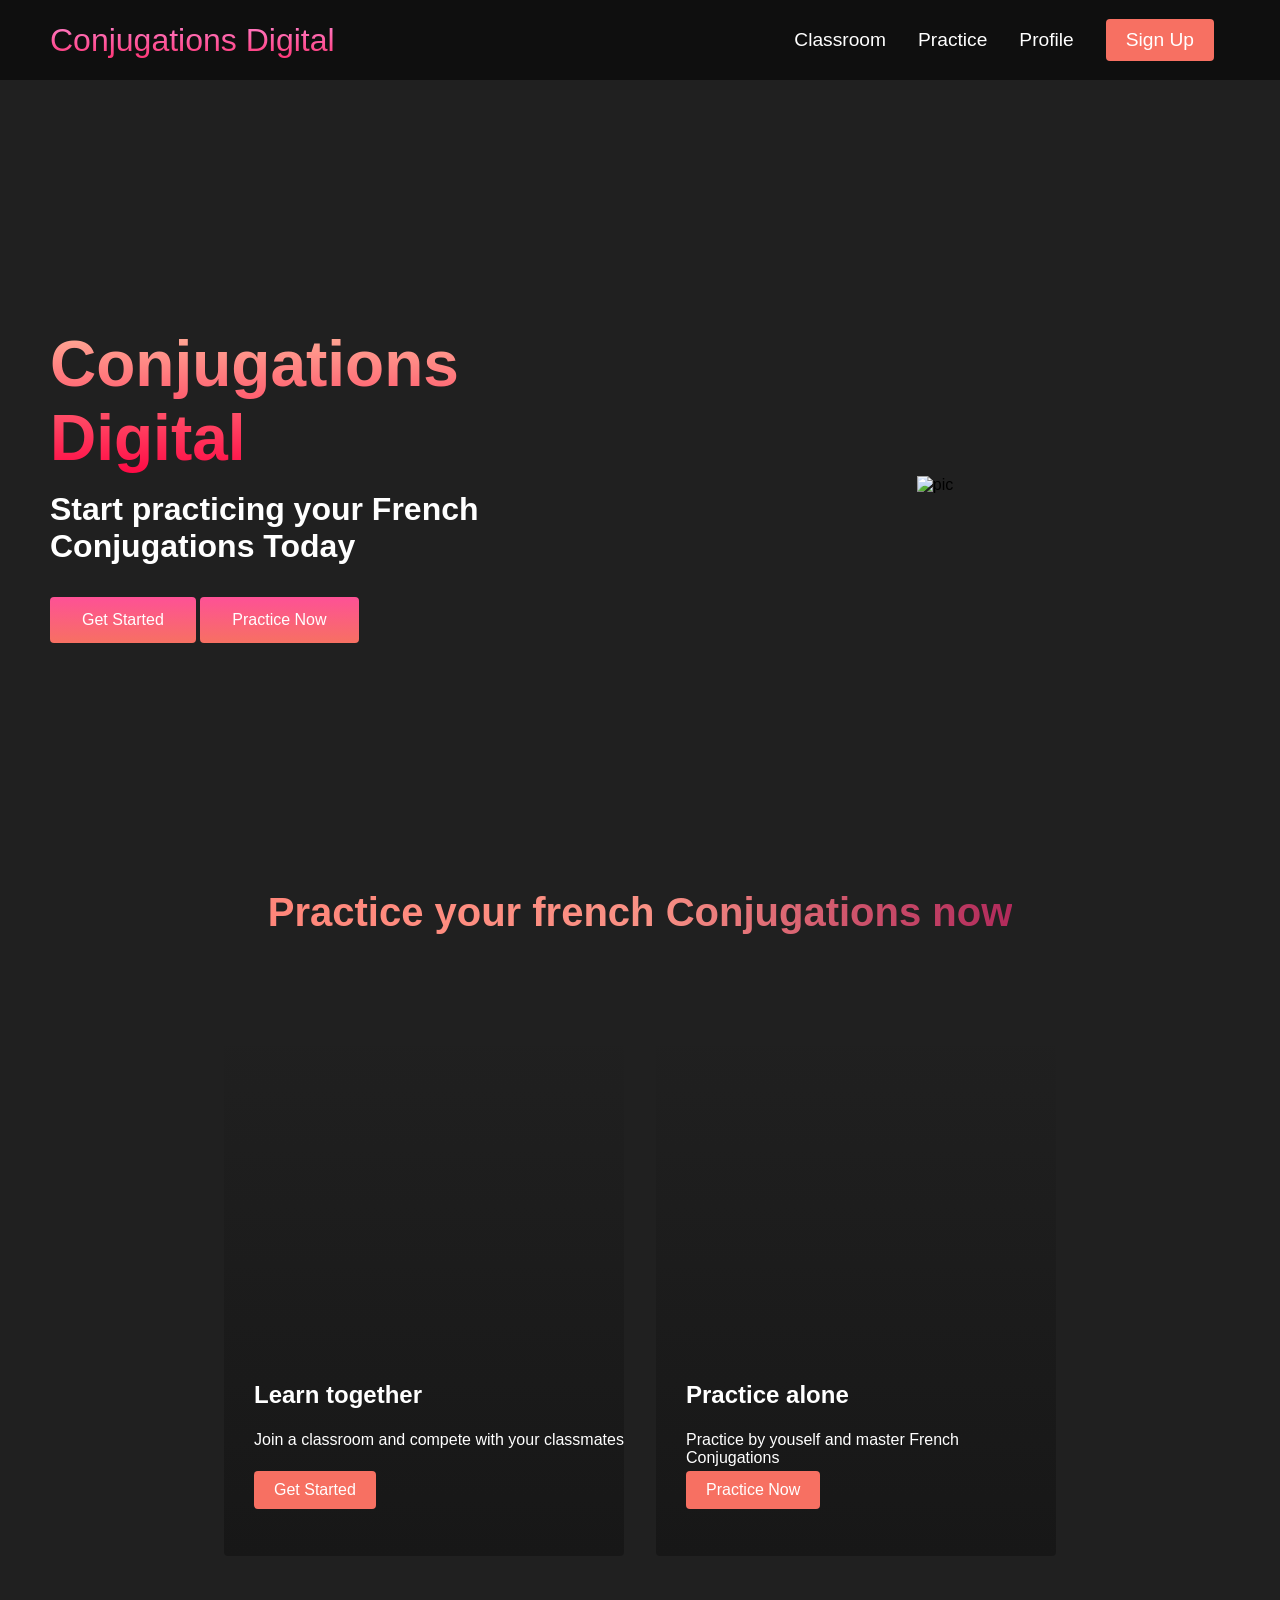
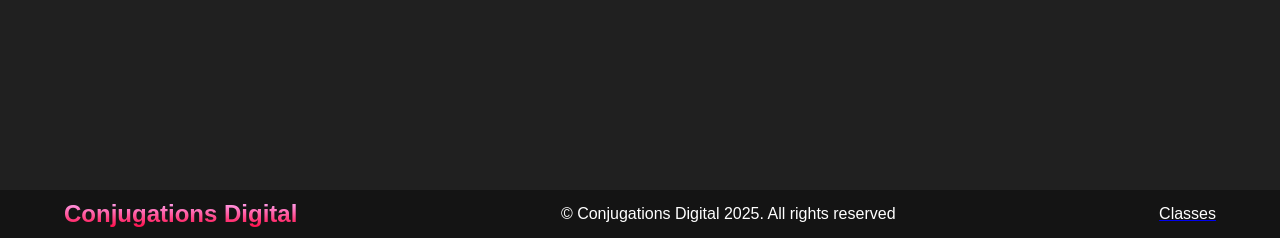
==== index.html @ 322014c6 "initial commit" ====
<!DOCTYPE html>
<html lang="en">
<head>
    <meta charset="UTF-8">
    <meta name="viewport" content="width=device-width, initial-scale=1.0">
    <title>Conjugations Digital</title>
    <link rel="stylesheet" href="styles.css ">
</head>
<body>
    <nav class="navbar">
        <div class="navcontainer">
            <a href="/" id="navlogo">Conjugations Digital</a>
            <div class="navtoggle" id="mobile-menu">
                <span class="bar"></span>
                <span class="bar"></span>
                <span class="bar"></span>
            </div>
            <ul class="navmenu">
                <li class="navitem">
                    <a href="/" class="navlinks">Classroom</a>
                </li>
                <li class="navitem">
                    <a href="/" class="navlinks">Practice</a>
                </li>
                <li class="navitem">
                    <a href="/" class="navlinks">Profile</a>
                </li>
                <li class="navbutton">
                    <a href="/" class="signupbutton">Sign Up</a>
                </li>
            </ul>
        </div>
    </nav>
    
    <!-- Actual Code -->
    <div class="main">
        <div class="main_container">
            <div class="main_content">
                <h1>Conjugations Digital</h1>
                <p>Start practicing your French Conjugations Today</p>
                <button class="main_button">
                    <span>Get Started</span>
                </button>
                <button class="main_button">
                    <span>Practice Now</span>
                </button>
            </div>
            <div class="main_img_container">
                <img src="/assets/image/" alt="pic" id="main_img">
            </div>
        </div>
    </div>
    <!-- Services Section -->
    <div class="services">
        <h1>Practice your french Conjugations now</h1>
        <div class="services_container">
            <div class="services_card">
                <h2>Learn together</h2>
                <p>Join a classroom and compete with your classmates</p>
                <button>Get Started</button>
            </div>
            <div class="services_card">
                <h2>Practice alone</h2>
                <p>Practice by youself and master French Conjugations</p>
                <button>Practice Now</button>
            </div>
        </div>
    </div>
    <!-- Footer Section -->
    <div class="footer_container">
        <div class="footer">
            <div class="footer-wrap">
                <div class="footer_logo">
                    <h2>Conjugations Digital</h2>
                </div>
                <p class="website-right">© Conjugations Digital 2025. All rights reserved</p>
                <div class="ext-links">
                    <a href="https://www.coursedigital.org/" class="digital-link" target="_blank">
                        <p class="ext-link-text">Classes</p>
                    </a>
                </div>
            </div>
        </div>
    </div>
    <script src="app.js"></script>
</body>
</html>
---- styles.css ----
* {
    box-sizing: border-box;
    margin: 0;
    padding: 0;
    font-family: sans-serif;
}
html, body {
    background-color: #141414;
    overscroll-behavior: none;
}
.navbar{
    background: #0f0f0f;
    height: 80px;
    display: flex;
    justify-content: center;
    align-items: center;
    font-size: 1.2rem;
    position: sticky;
    top:0;
    z-index: 999;
}
.navcontainer{
    display: flex;
    justify-content: space-between;
    height: 80px;
    z-index: 1;
    width: 100%;
    max-width: 1300px;
    margin: 0 auto;
    padding: 0 50px;
}
#navlogo{
    background-color: firebrick;
    background-image: linear-gradient(to top, #ff0844 0%, #ffb1ff 100%);
    background-size: 100%;
    -webkit-background-clip: text;
    -moz-background-clip: text;
    -webkit-text-fill-color: transparent;
    -moz-text-fill-color: transparent;
    display: flex;
    align-items: center;
    cursor: pointer;
    text-decoration: none;
    font-size: 2rem;
}
.fa-gem{
    margin-right: 0.5rem;
}
.navmenu{
    display: flex;
    align-items: center;
    list-style: none;
    text-align: center;
}
.navitem{
    height: 80px;
}
.navlinks{
    color: #fff;
    display: flex;
    align-items: center;
    justify-content: center;
    text-decoration: none;
    padding: 0 1rem;
    height: 100%;
}
.navbutton{
    display: flex;
    justify-content: center;
    align-items: center;
    padding: 0 1rem;
    width: 100%;
}
.signupbutton{
    display: flex;
    justify-content: center;
    align-items: center;
    text-decoration: none;
    padding: 10px 20px;
    height: 100%;
    width: 100%;
    border: none;
    outline: none;
    border-radius: 4px;
    background: #f77062;
    color: #fff;
}
.signupbutton:hover{
    background: #4837ff;
    transition: all 0.3s ease;
}
.navlinks:hover{
    color: #f77620;
    transition: all 0.3s ease;
}
@media screen and (max-width: 960px){
    .navcontainer{
        display: flex;
        justify-content: space-between;
        height: 80px;
        z-index: 1;
        width: 100%;
        max-width: 1300px;
        padding: 0;
    }
    .navmenu{
        display: grid;
        grid-template-columns: auto;
        margin: 0;
        width: 100%;
        position: absolute;
        top: -1000px;
        opacity: 0;
        transition: all 0.5s ease;
        height: 50vh;
        z-index: -1;
        background: #131313;
    }
    .navmenu.active{
        background: #131313;
        top: 100%;
        opacity: 1;
        transition: all 0.5s ease;
        z-index: 99;
        height: 50vh;
        font-size: 1.6rem;
    }
    #navlogo{
        padding-left: 25px;
    }
    .navtoggle .bar{
        width: 25px;
        height: 3px;
        margin: 5px auto;
        transition: all 0.3s ease-in-out;
        background: #fff;
        display: block;
        cursor: pointer;
    }
    .navitem{
        width: 100%;
    }
    .navlinks{
        text-align: center;
        padding: 2rem;
        width: 100%;
        display: table;
    }
    #mobile-menu{
        position: absolute;
        top: 20%;
        right: 5%;
        transform: translate(5%,20%);
    }
    .navbutton{
        padding-bottom: 2rem;
    }
    .signupbutton{
        display: flex;
        justify-content: center;
        align-items: center;
        width: 80%;
        height: 80px;
        margin: 0;
    }
    #mobile-menu.is-active .bar:nth-child(2){
        opacity:0;
    }
    #mobile-menu.is-active .bar:nth-child(1){
        transform: translateY(8px) rotate(45deg);
    }
    #mobile-menu.is-active .bar:nth-child(3){
        transform: translateY(-8px) rotate(-45deg);
    }
}

/*Actual code*/
.main{
    background-color: #202020;
}
.main_container{
    display: grid;
    grid-template-columns: 1fr 1fr;
    align-items: center;
    justify-self: center;
    margin: 0 auto;
    height: 90vh;
    background-color: #202020;
    z-index: 1;
    width: 100%;
    max-width: 1300px;
    padding: 0 50px;
}

.main_content h1 {
    font-size: 4rem;
    background-color: #ff8177;
    background-image: linear-gradient(to top,#ff0844 0%, #ffb199 100%);
    background-size: 100%;
    -webkit-background-clip: text;
    -moz-background-clip: text;
    -webkit-text-fill-color: transparent;
    -moz-text-fill-color: transparent;
}

.main_content h2 {
    font-size: 4rem;
    background-color: #ff8177;
    background-image: linear-gradient(to top,#b721ff 0%, #21d4fd 100%);
    background-size: 100%;
    -webkit-background-clip: text;
    -moz-background-clip: text;
    -webkit-text-fill-color: transparent;
    -moz-text-fill-color: transparent;
}

.main_content p {
    margin-top: 1rem;
    font-size: 2rem;
    font-weight: 700;
    color: #fff;
}
.main_button{
    font-size: 1rem;
    background-image: linear-gradient(to top, #f77062 0%, #fe5196 100%);
    padding: 14px 32px;
    border: none;
    border-radius: 4px;
    color: #fff;
    margin-top: 2rem;
    cursor: pointer;
    position: relative;
    transition: all 0.35s;
    outline: none;
    z-index: 1;
}
.main_button span {
    position: relative;
    z-index: 2;
    color: #fff;
    text-decoration: none;
}
.main_button:after{
    position: absolute;
    content: '';
    top: 0;
    left: 0;
    width: 0;
    height: 100%;
    background: #4837ff;
    transition: all 0.35s;
    border-radius: 4px;
    z-index: 1;
}
.main_button:hover{
    color: #fff;
}
.main_button:hover:after{
    width: 100%;
}
.main_img_container{
    text-align: center;
}
#main_img{
    height: 80%;
    width: 80%;
}
@media screen and (max-width:768px){
    .main_container{
        display: grid;
        grid-template-columns: auto;
        align-items: center;
        justify-self: center;
        width: 100%;
        margin: 0 auto;
        height: 90vh;
    }
    .main_content{
        text-align: center;
        margin-bottom: 4rem;
    }
    .main_content h1 {
        font-size: 2.5rem;
        margin-top: 2rem;
    }
    
    .main_content h2 {
        font-size: 3rem;
    }
    
    .main_content p {
        margin-top: 1rem;
        font-size: 1.5rem;
    }
}
@media screen and (max-width:480px){
    .main_content h1 {
        font-size: 2rem;
        margin-top: 3rem;
    }
    
    .main_content h2 {
        font-size: 2rem;
    }
    
    .main_content p {
        margin-top: 2rem;
        font-size: 1.5rem;
    }
    .main_button{
        padding: 12px 36px;
        margin: 2.5rem 0;
    }
}

/* Service Section*/
.services {
    background: #202020;
    display: flex;
    flex-direction: column;
    align-items: center;
    height: 100vh;
}

.services h1 {
    background-color: #ff8177;
    background-image: linear-gradient(to right, #ff8177 0%, #ff867a 0%, #ff8c7f 21%, #f99185 52%, #cf556c 78%, #b12a5b 100%);
    background-size: 100%;
    margin-bottom: 5rem;
    font-size: 2.5rem;
    -webkit-background-clip: text;
    -moz-background-clip: text;
    -webkit-text-fill-color: transparent;
    -moz-text-fill-color: transparent;
}

.services_container{
    display: flex;
    justify-content: center;
    flex-wrap: wrap;
}
.services_card{
    margin: 1rem;
    height: 525px;
    width: 400px;
    border-radius: 4px;
    background-image: linear-gradient(to bottom, rgba(0,0,0,0) 0%, rgba(17,17,17,0.6) 100%),url("");
    background-size: cover;
    position: relative;
    color: #fff;
}

.services_card:nth-child(2) {
    background-image: linear-gradient(to bottom, rgba(0,0,0,0) 0%, rgba(17,17,17,0.6) 100%),url("");
}

.services h2{
    position: absolute;
    top: 350px;
    left: 30px;
}
.services_card p{
    position: absolute;
    top: 400px;
    left: 30px;
}
.services_card button{
    color: #fff;
    padding: 10px 20px;
    border: none;
    outline: none;
    border-radius: 4px;
    background: #f77062;
    position: absolute;
    top: 440px;
    left: 30px;
    font-size: 1rem;
    cursor: pointer;
}

.services_card:hover{
    transform: scale(1.075);
    transition: 0.2s ease-in;
    cursor: pointer;
}
@media screen and (max-width: 960px) {
    .services {
        height: 1600px;
    }
    .services h1{
        font-size: 2rem;
        margin-top: 12rem;
    }
}
@media screen and (max-width: 280px) {
    .services {
        height: 1400px;
    }
    .services h1{
        font-size: 1.2rem;
    }
    .services_card{
        width: 300px;
    }
}
/* Footer section */
.footer_container{
    background-color: #141414;
    padding: 40px 0;
    padding: 0 0;
    display: flex;
    flex-direction: column;
    justify-content: center;
    align-items: center;
}
.ext-links{
    color: #fff;
    font-size: 24px;
}
.footer{
    width: 100%;
    max-width: 1300px;
}
.footer-wrap{
    display: flex;
    justify-content: space-between;
    align-items: center;
    width: 90%;
    margin: 10px auto 10px auto;
}
.ext-link-text{
    display: flex;
    justify-content: space-between;
    align-items: center;
    font-size: 1rem;
    color: #fff;
}
.ext-link-text:hover{
    color: #f77620;
    transition: all 0.3s ease;
}
.website-right{
    color:#fff;
}
.footer_logo{
    background-image: linear-gradient(to top, #ff0844 0%, #ffb1ff 100%);
    background-size: 100%;
    -webkit-background-clip: text;
    -moz-background-clip: text;
    -webkit-text-fill-color: transparent;
    -moz-text-fill-color: transparent;
    display: flex;
    align-items: center;
    cursor: pointer;
    text-decoration: none;
    font-size: 1rem;
}
@media screen and (max-width: 820px){
    .footer_logo{
        margin-bottom: 2rem;
    }
    .website-right{
        margin-bottom: 2rem;
    }
}
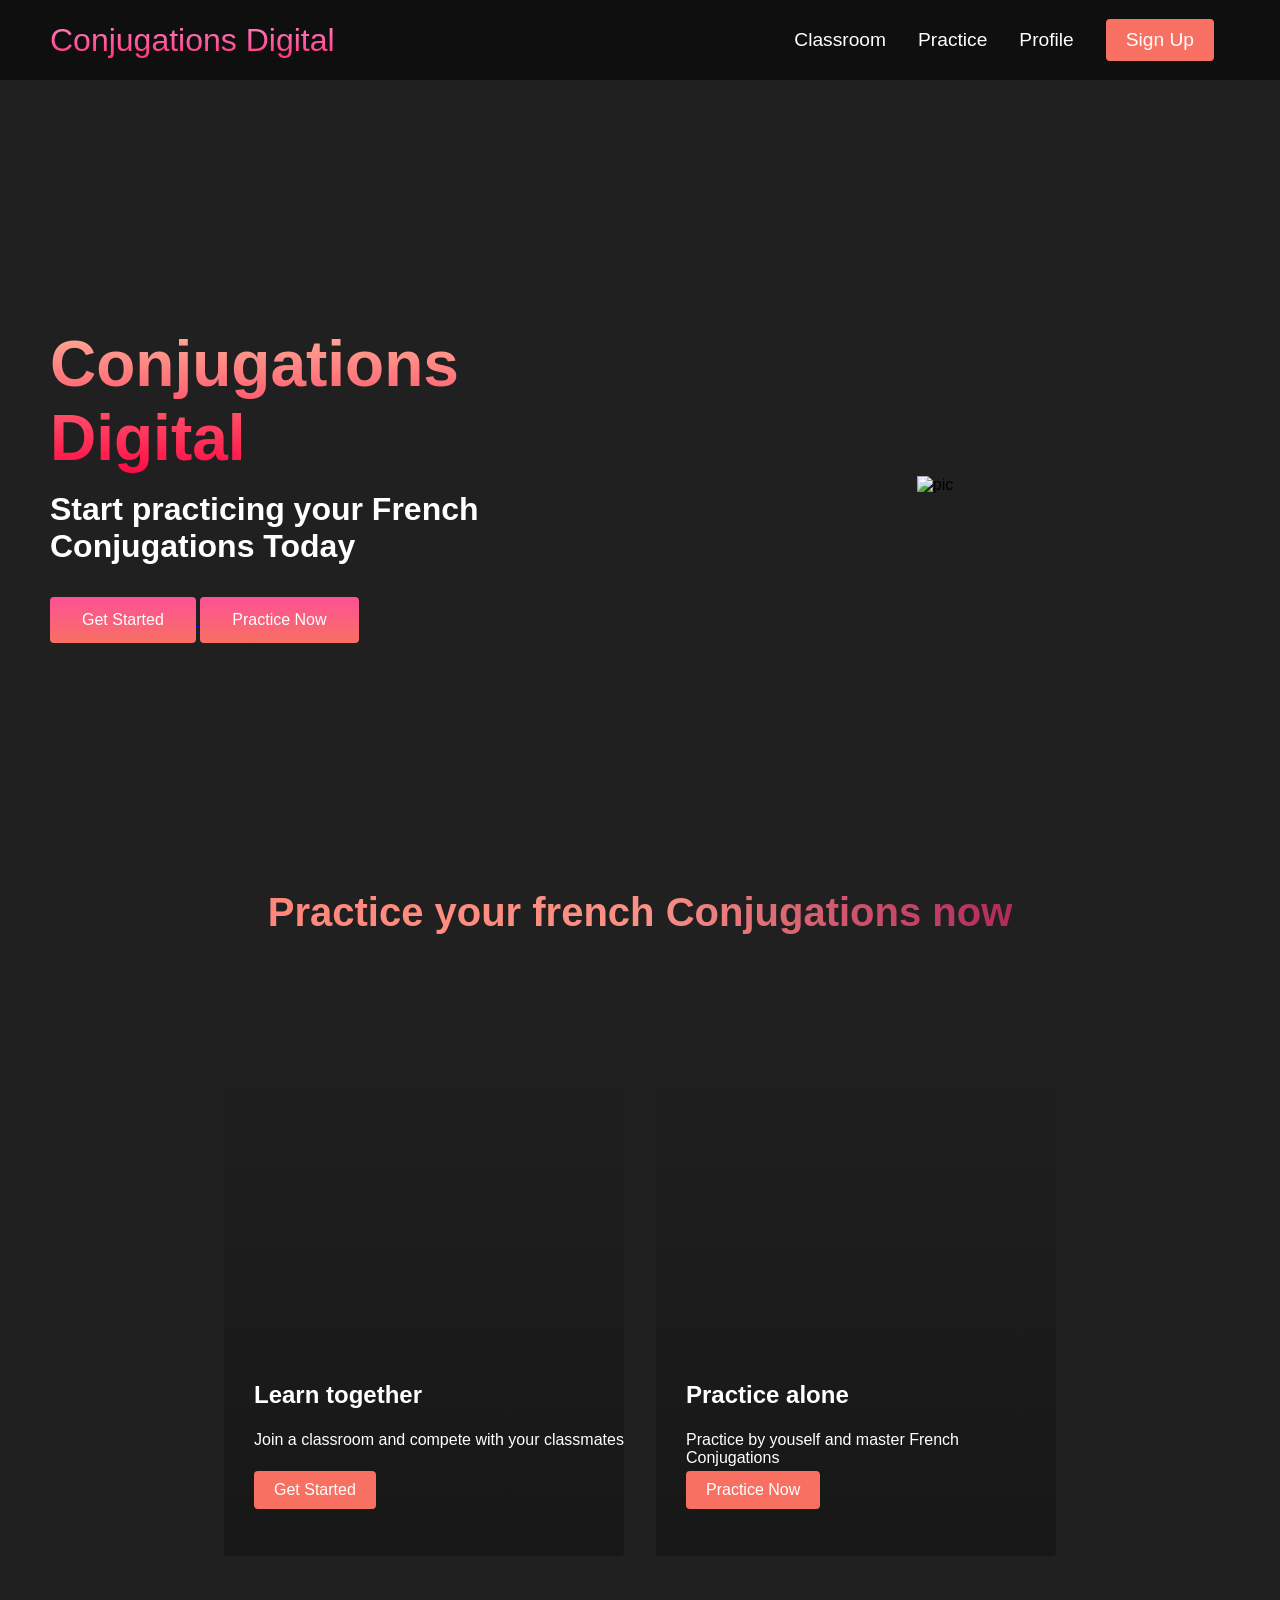
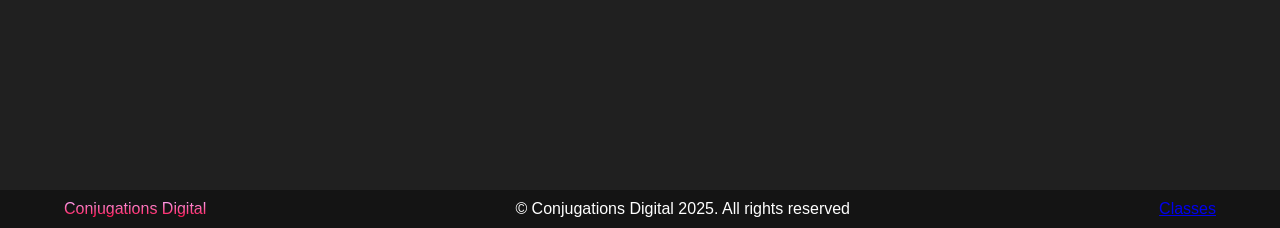
==== commit 1ef846af: "fixed redundancies and added signup page" ====
--- a/index.html
+++ b/index.html
@@ -4,7 +4,7 @@
     <meta charset="UTF-8">
     <meta name="viewport" content="width=device-width, initial-scale=1.0">
     <title>Conjugations Digital</title>
-    <link rel="stylesheet" href="styles.css ">
+    <link rel="stylesheet" href="styles.css">
 </head>
 <body>
     <nav class="navbar">
@@ -17,16 +17,16 @@
             </div>
             <ul class="navmenu">
                 <li class="navitem">
-                    <a href="/" class="navlinks">Classroom</a>
+                    <a href="/classroom/" class="navlinks">Classroom</a>
                 </li>
                 <li class="navitem">
-                    <a href="/" class="navlinks">Practice</a>
+                    <a href="/practice/" class="navlinks">Practice</a>
                 </li>
                 <li class="navitem">
-                    <a href="/" class="navlinks">Profile</a>
+                    <a href="/profile/" class="navlinks">Profile</a>
                 </li>
                 <li class="navbutton">
-                    <a href="/" class="signupbutton">Sign Up</a>
+                    <a href="/login/" class="signupbutton">Sign Up</a>
                 </li>
             </ul>
         </div>
@@ -38,12 +38,16 @@
             <div class="main_content">
                 <h1>Conjugations Digital</h1>
                 <p>Start practicing your French Conjugations Today</p>
-                <button class="main_button">
-                    <span>Get Started</span>
-                </button>
-                <button class="main_button">
-                    <span>Practice Now</span>
-                </button>
+                <a href="/login/">
+                    <button class="main_button">
+                        <span>Get Started</span>
+                    </button>
+                </a>
+                <a href="/practice/">
+                    <button class="main_button">
+                        <span>Practice Now</span>
+                    </button>
+                </a>
             </div>
             <div class="main_img_container">
                 <img src="/assets/image/" alt="pic" id="main_img">
@@ -54,31 +58,29 @@
     <div class="services">
         <h1>Practice your french Conjugations now</h1>
         <div class="services_container">
-            <div class="services_card">
-                <h2>Learn together</h2>
-                <p>Join a classroom and compete with your classmates</p>
-                <button>Get Started</button>
-            </div>
-            <div class="services_card">
-                <h2>Practice alone</h2>
-                <p>Practice by youself and master French Conjugations</p>
-                <button>Practice Now</button>
-            </div>
+            <a href="/classroom/">
+                <div class="services_card">
+                    <h2>Learn together</h2>
+                    <p>Join a classroom and compete with your classmates</p>
+                    <button>Get Started</button>
+                </div>
+            </a>
+            <a href="/practice/">
+                <div class="services_card">
+                    <h2>Practice alone</h2>
+                    <p>Practice by youself and master French Conjugations</p>
+                    <button>Practice Now</button>
+                </div>
+            </a>
         </div>
     </div>
     <!-- Footer Section -->
     <div class="footer_container">
         <div class="footer">
             <div class="footer-wrap">
-                <div class="footer_logo">
-                    <h2>Conjugations Digital</h2>
-                </div>
-                <p class="website-right">© Conjugations Digital 2025. All rights reserved</p>
-                <div class="ext-links">
-                    <a href="https://www.coursedigital.org/" class="digital-link" target="_blank">
-                        <p class="ext-link-text">Classes</p>
-                    </a>
-                </div>
+                <a href="/" class="footer_logo">Conjugations Digital</a>
+                <a class="website-right">© Conjugations Digital 2025. All rights reserved</a>
+                <a href="https://www.coursedigital.org/" class="ext-link" target="_blank">Classes</a>
             </div>
         </div>
     </div>
